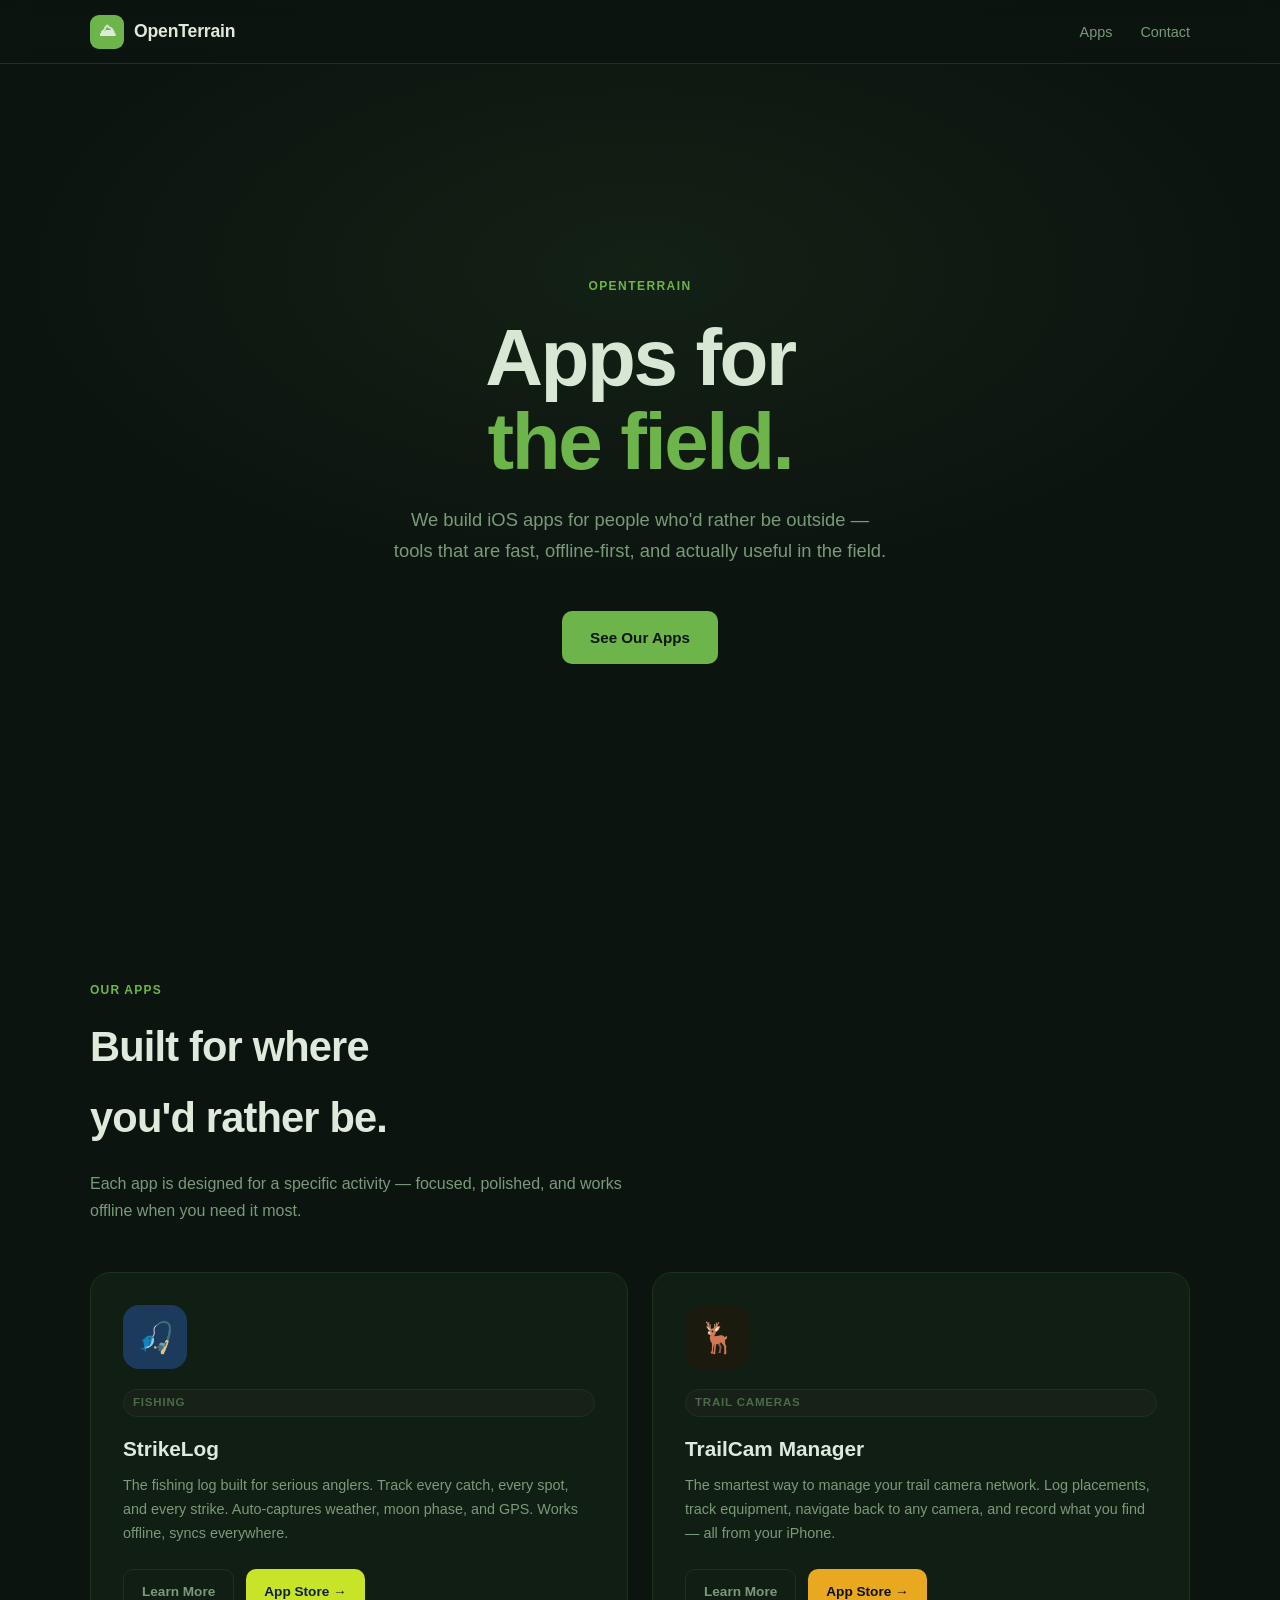
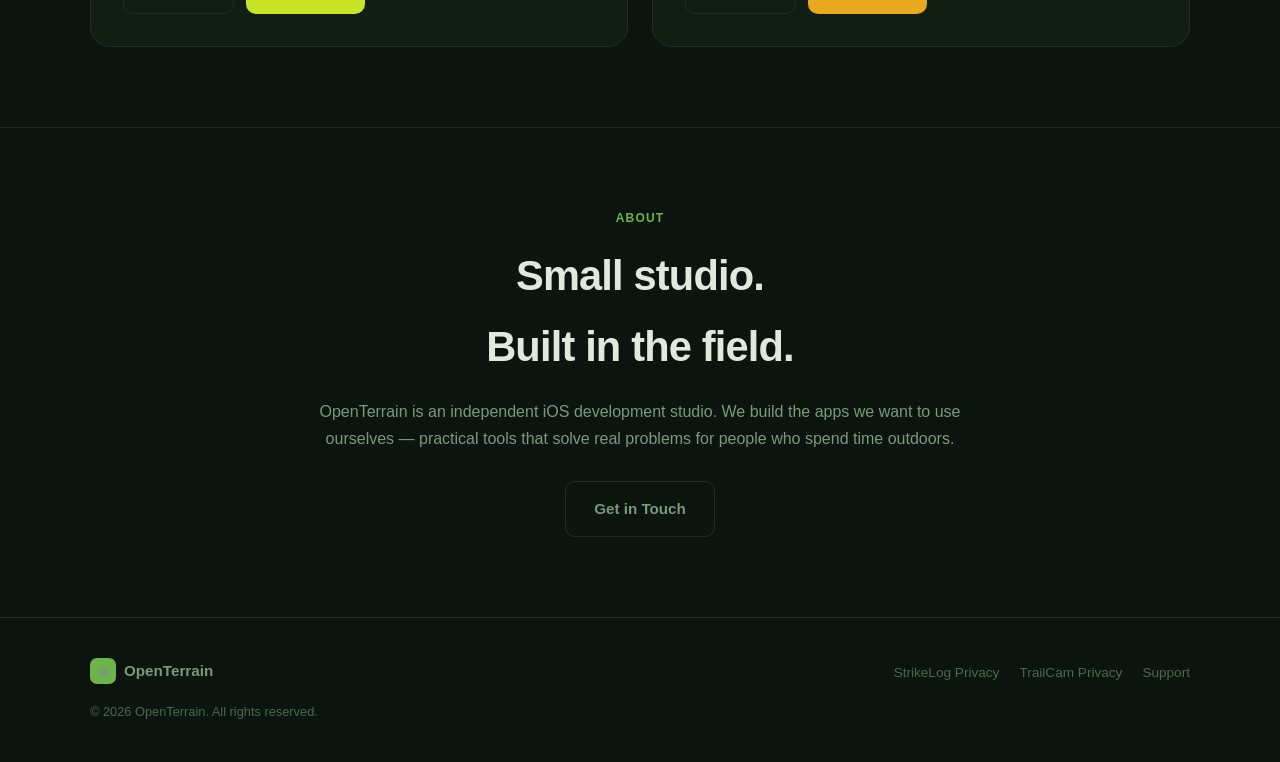
==== index.html @ 37b23b84 "Initial OpenTerrain site — company home, StrikeLog, TrailCam pages" ====
<!DOCTYPE html>
<html lang="en">
<head>
  <meta charset="UTF-8">
  <meta name="viewport" content="width=device-width, initial-scale=1.0">
  <title>OpenTerrain — Apps for the Field</title>
  <meta name="description" content="OpenTerrain builds iOS apps for people who'd rather be outside. Fishing, trail cameras, and more.">
  <link rel="stylesheet" href="css/style.css">
</head>
<body>

<nav class="nav">
  <div class="nav-inner">
    <a href="/" class="nav-logo">
      <div class="nav-logo-icon">⛰</div>
      OpenTerrain
    </a>
    <ul class="nav-links">
      <li><a href="#apps">Apps</a></li>
      <li><a href="mailto:support@openterrain.app">Contact</a></li>
    </ul>
  </div>
</nav>

<!-- HERO -->
<section class="hero">
  <p class="hero-eyebrow">OpenTerrain</p>
  <h1>Apps for<br><span>the field.</span></h1>
  <p class="hero-sub">We build iOS apps for people who'd rather be outside — tools that are fast, offline-first, and actually useful in the field.</p>
  <a href="#apps" class="btn btn-primary">See Our Apps</a>
</section>

<!-- APPS -->
<section class="section" id="apps">
  <div class="container">
    <p class="section-label">Our Apps</p>
    <h2>Built for where<br>you'd rather be.</h2>
    <p class="section-sub">Each app is designed for a specific activity — focused, polished, and works offline when you need it most.</p>

    <div class="apps-grid">

      <!-- StrikeLog -->
      <div class="app-card">
        <div class="app-card-icon" style="background:#1b3a5c;">🎣</div>
        <span class="app-tag">Fishing</span>
        <h3>StrikeLog</h3>
        <p>The fishing log built for serious anglers. Track every catch, every spot, and every strike. Auto-captures weather, moon phase, and GPS. Works offline, syncs everywhere.</p>
        <div class="app-card-links">
          <a href="strikelog/" class="btn btn-ghost" style="font-size:0.85rem; padding:10px 18px;">Learn More</a>
          <a href="https://apps.apple.com/app/strikelog/id0000000000" class="btn btn-primary" style="font-size:0.85rem; padding:10px 18px; background:#c8e429; color:#0f1f30;" target="_blank" rel="noopener">App Store →</a>
        </div>
      </div>

      <!-- TrailCam Manager -->
      <div class="app-card">
        <div class="app-card-icon" style="background:#1a1a0e;">🦌</div>
        <span class="app-tag">Trail Cameras</span>
        <h3>TrailCam Manager</h3>
        <p>The smartest way to manage your trail camera network. Log placements, track equipment, navigate back to any camera, and record what you find — all from your iPhone.</p>
        <div class="app-card-links">
          <a href="trailcam/" class="btn btn-ghost" style="font-size:0.85rem; padding:10px 18px;">Learn More</a>
          <a href="https://apps.apple.com/app/trailcam-manager/id6744702244" class="btn btn-primary" style="font-size:0.85rem; padding:10px 18px; background:#e8a820; color:#0f0f08;" target="_blank" rel="noopener">App Store →</a>
        </div>
      </div>

    </div>
  </div>
</section>

<!-- ABOUT -->
<section class="section" style="border-top: 1px solid var(--border);">
  <div class="container" style="max-width: 660px; text-align: center; margin: 0 auto;">
    <p class="section-label">About</p>
    <h2>Small studio.<br>Built in the field.</h2>
    <p style="color: var(--text-muted); font-size: 1rem; margin-bottom: 28px;">OpenTerrain is an independent iOS development studio. We build the apps we want to use ourselves — practical tools that solve real problems for people who spend time outdoors.</p>
    <a href="mailto:support@openterrain.app" class="btn btn-ghost">Get in Touch</a>
  </div>
</section>

<footer class="footer">
  <div class="footer-inner">
    <div class="footer-logo">
      <div class="footer-logo-icon">⛰</div>
      OpenTerrain
    </div>
    <ul class="footer-links">
      <li><a href="strikelog/privacy.html">StrikeLog Privacy</a></li>
      <li><a href="trailcam/privacy.html">TrailCam Privacy</a></li>
      <li><a href="mailto:support@openterrain.app">Support</a></li>
    </ul>
    <p class="footer-copy">&copy; 2026 OpenTerrain. All rights reserved.</p>
  </div>
</footer>

</body>
</html>
---- css/style.css ----
/* ============================================================
   OpenTerrain — Shared Stylesheet
   ============================================================ */

*, *::before, *::after { box-sizing: border-box; margin: 0; padding: 0; }

:root {
  --green:       #6db54a;
  --green-dim:   #4a8a32;
  --green-glow:  rgba(109, 181, 74, 0.15);
  --bg:          #0c1410;
  --surface:     #111e13;
  --surface2:    #172117;
  --border:      #1e3020;
  --text:        #deeadc;
  --text-muted:  #7a9a7a;
  --text-dim:    #4a6a4a;
  --radius:      14px;
}

body {
  font-family: -apple-system, BlinkMacSystemFont, "Segoe UI", Helvetica, Arial, sans-serif;
  background: var(--bg);
  color: var(--text);
  line-height: 1.7;
  -webkit-font-smoothing: antialiased;
}

a { color: var(--green); text-decoration: none; }
a:hover { opacity: 0.8; }
strong { color: var(--text); font-weight: 600; }

/* ── NAV ─────────────────────────────────────────────────── */
.nav {
  position: fixed;
  top: 0; left: 0; right: 0;
  z-index: 100;
  height: 64px;
  display: flex;
  align-items: center;
  padding: 0 32px;
  background: rgba(12, 20, 16, 0.9);
  backdrop-filter: blur(12px);
  border-bottom: 1px solid var(--border);
}
.nav-inner {
  width: 100%;
  max-width: 1100px;
  margin: 0 auto;
  display: flex;
  align-items: center;
  justify-content: space-between;
}
.nav-logo {
  display: flex;
  align-items: center;
  gap: 10px;
  font-weight: 800;
  font-size: 1.1rem;
  color: var(--text);
  letter-spacing: -0.01em;
}
.nav-logo-icon {
  width: 34px;
  height: 34px;
  background: var(--green);
  border-radius: 9px;
  display: flex;
  align-items: center;
  justify-content: center;
  font-size: 17px;
}
.nav-links {
  display: flex;
  gap: 28px;
  list-style: none;
}
.nav-links a {
  color: var(--text-muted);
  font-size: 0.9rem;
  transition: color 0.2s;
}
.nav-links a:hover { color: var(--text); }

/* ── HERO ─────────────────────────────────────────────────── */
.hero {
  min-height: 100vh;
  display: flex;
  flex-direction: column;
  align-items: center;
  justify-content: center;
  text-align: center;
  padding: 120px 24px 80px;
  position: relative;
  overflow: hidden;
}
.hero::before {
  content: '';
  position: absolute;
  top: 0; left: 0; right: 0; bottom: 0;
  background:
    radial-gradient(ellipse 70% 50% at 50% 30%, rgba(109,181,74,0.08) 0%, transparent 70%);
  pointer-events: none;
}
.hero-eyebrow {
  font-size: 0.75rem;
  font-weight: 700;
  text-transform: uppercase;
  letter-spacing: 0.12em;
  color: var(--green);
  margin-bottom: 20px;
}
.hero h1 {
  font-size: clamp(2.8rem, 7vw, 5rem);
  font-weight: 900;
  line-height: 1.05;
  letter-spacing: -0.03em;
  color: var(--text);
  margin-bottom: 20px;
}
.hero h1 span { color: var(--green); }
.hero-sub {
  font-size: 1.15rem;
  color: var(--text-muted);
  max-width: 500px;
  margin: 0 auto 44px;
}
.btn {
  display: inline-flex;
  align-items: center;
  gap: 8px;
  padding: 14px 28px;
  border-radius: 10px;
  font-weight: 600;
  font-size: 0.95rem;
  transition: opacity 0.2s, transform 0.15s;
  cursor: pointer;
  border: none;
}
.btn:hover { opacity: 0.9; transform: translateY(-1px); }
.btn-primary { background: var(--green); color: #0c1410; }
.btn-ghost {
  background: transparent;
  color: var(--text-muted);
  border: 1px solid var(--border);
}
.btn-ghost:hover { color: var(--text); border-color: var(--text-dim); }

/* ── SECTION ─────────────────────────────────────────────── */
.section { padding: 80px 24px; }
.section-label {
  font-size: 0.75rem;
  font-weight: 700;
  text-transform: uppercase;
  letter-spacing: 0.1em;
  color: var(--green);
  margin-bottom: 12px;
}
.section h2 {
  font-size: clamp(1.8rem, 4vw, 2.6rem);
  font-weight: 800;
  letter-spacing: -0.02em;
  color: var(--text);
  margin-bottom: 16px;
}
.section-sub {
  font-size: 1rem;
  color: var(--text-muted);
  max-width: 560px;
  margin-bottom: 48px;
}
.container { max-width: 1100px; margin: 0 auto; }

/* ── APP CARDS ───────────────────────────────────────────── */
.apps-grid {
  display: grid;
  grid-template-columns: repeat(auto-fit, minmax(300px, 1fr));
  gap: 24px;
}
.app-card {
  background: var(--surface);
  border: 1px solid var(--border);
  border-radius: 20px;
  padding: 32px;
  transition: border-color 0.2s, transform 0.2s;
  display: flex;
  flex-direction: column;
}
.app-card:hover { border-color: var(--green-dim); transform: translateY(-3px); }
.app-card-icon {
  width: 64px;
  height: 64px;
  border-radius: 16px;
  display: flex;
  align-items: center;
  justify-content: center;
  font-size: 30px;
  margin-bottom: 20px;
}
.app-card h3 {
  font-size: 1.3rem;
  font-weight: 800;
  color: var(--text);
  margin-bottom: 8px;
}
.app-card p {
  font-size: 0.9rem;
  color: var(--text-muted);
  line-height: 1.65;
  flex: 1;
  margin-bottom: 24px;
}
.app-card-links {
  display: flex;
  gap: 12px;
  flex-wrap: wrap;
}
.app-tag {
  display: inline-block;
  font-size: 0.72rem;
  font-weight: 600;
  text-transform: uppercase;
  letter-spacing: 0.07em;
  padding: 3px 9px;
  border-radius: 20px;
  background: var(--surface2);
  color: var(--text-dim);
  border: 1px solid var(--border);
  margin-bottom: 14px;
}

/* ── POLICY / SUPPORT PAGE ───────────────────────────────── */
.policy, .support-page {
  max-width: 760px;
  margin: 0 auto;
  padding: 100px 24px 80px;
}
.policy-back, .support-back {
  display: inline-flex;
  align-items: center;
  gap: 6px;
  color: var(--text-muted);
  font-size: 0.875rem;
  margin-bottom: 40px;
  transition: color 0.2s;
}
.policy-back:hover, .support-back:hover { color: var(--green); }
.policy h1, .support-page h1 {
  font-size: 2.2rem;
  font-weight: 800;
  color: var(--text);
  margin-bottom: 8px;
  letter-spacing: -0.02em;
}
.updated {
  font-size: 0.85rem;
  color: var(--text-dim);
  margin-bottom: 56px;
}
.policy h2, .support-page h2 {
  font-size: 0.75rem;
  font-weight: 700;
  color: var(--green);
  text-transform: uppercase;
  letter-spacing: 0.1em;
  margin: 44px 0 14px;
}
.policy p, .support-page p {
  font-size: 0.95rem;
  color: var(--text-muted);
  margin-bottom: 14px;
}
.policy ul, .support-page ul {
  padding-left: 20px;
  margin-bottom: 16px;
}
.policy ul li, .support-page ul li {
  font-size: 0.95rem;
  color: var(--text-muted);
  margin-bottom: 8px;
}
.policy table {
  width: 100%;
  border-collapse: collapse;
  margin-bottom: 16px;
  font-size: 0.9rem;
}
.policy th {
  text-align: left;
  color: var(--text-dim);
  font-size: 0.75rem;
  font-weight: 600;
  text-transform: uppercase;
  letter-spacing: 0.06em;
  padding: 8px 12px;
  border-bottom: 1px solid var(--border);
}
.policy td {
  color: var(--text-muted);
  padding: 10px 12px;
  border-bottom: 1px solid var(--border);
  vertical-align: top;
}
.callout {
  background: var(--surface);
  border: 1px solid var(--border);
  border-left: 3px solid var(--green);
  border-radius: 8px;
  padding: 16px 20px;
  margin: 20px 0;
  font-size: 0.9rem;
  color: var(--text-muted);
  line-height: 1.7;
}

/* ── FOOTER ─────────────────────────────────────────────── */
.footer {
  border-top: 1px solid var(--border);
  padding: 40px 24px;
}
.footer-inner {
  max-width: 1100px;
  margin: 0 auto;
  display: flex;
  align-items: center;
  justify-content: space-between;
  flex-wrap: wrap;
  gap: 16px;
}
.footer-logo {
  display: flex;
  align-items: center;
  gap: 8px;
  font-weight: 700;
  font-size: 0.95rem;
  color: var(--text-muted);
}
.footer-logo-icon {
  width: 26px;
  height: 26px;
  background: var(--green);
  border-radius: 7px;
  display: flex;
  align-items: center;
  justify-content: center;
  font-size: 13px;
}
.footer-links {
  display: flex;
  gap: 20px;
  list-style: none;
}
.footer-links a {
  font-size: 0.85rem;
  color: var(--text-dim);
  transition: color 0.2s;
}
.footer-links a:hover { color: var(--text-muted); }
.footer-copy {
  font-size: 0.8rem;
  color: var(--text-dim);
  width: 100%;
}

/* ── RESPONSIVE ──────────────────────────────────────────── */
@media (max-width: 600px) {
  .nav { padding: 0 20px; }
  .nav-links { display: none; }
  .hero { padding: 100px 20px 60px; }
  .section { padding: 60px 20px; }
  .footer-inner { flex-direction: column; align-items: flex-start; }
}
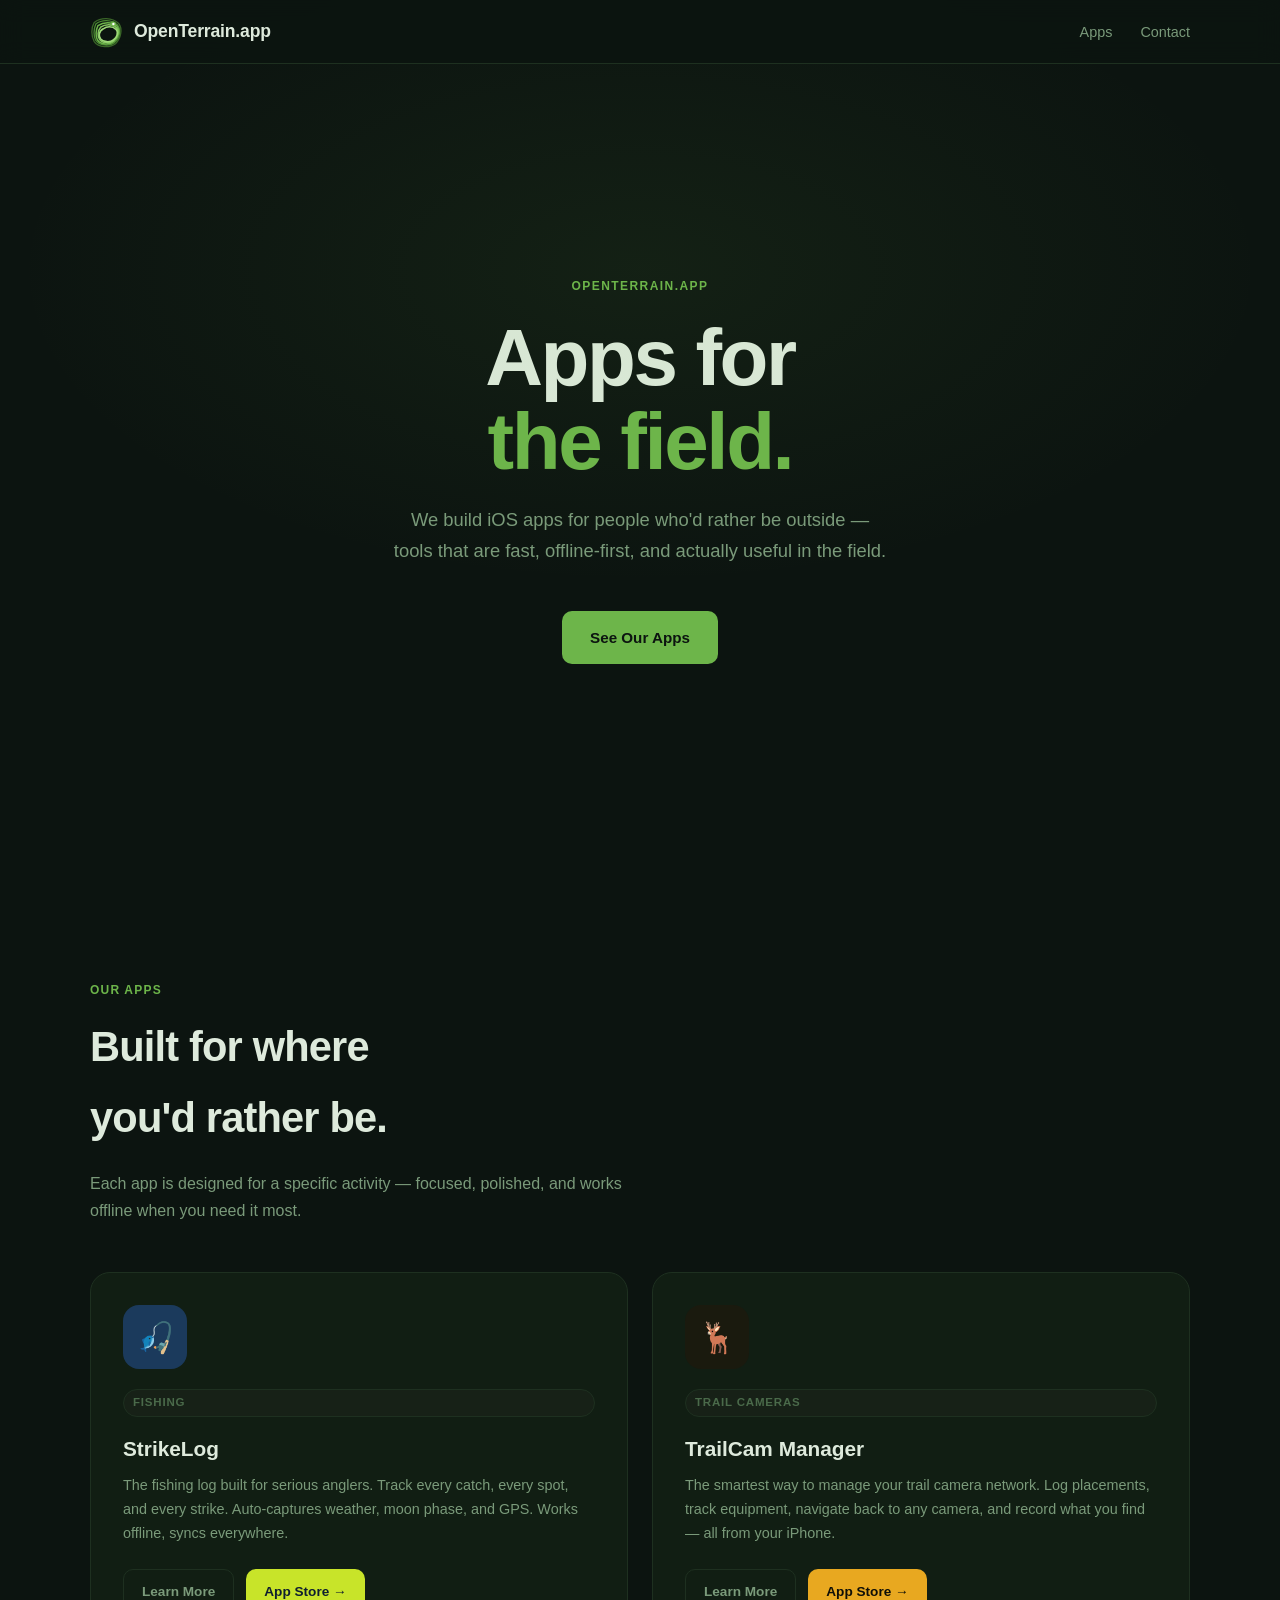
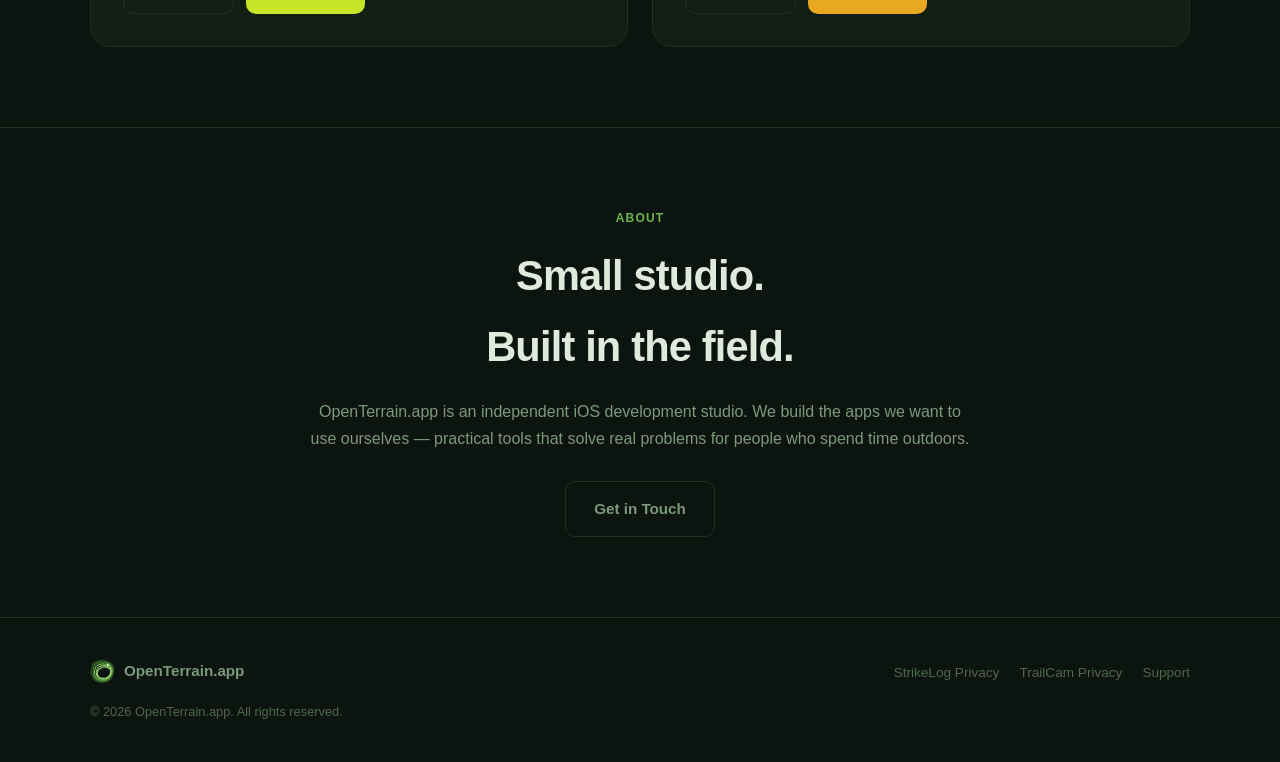
==== commit 035464eb: "Add OpenTerrain.app topo blob logo and rename brand to OpenTerrain.app - Replace ⛰ emoji in nav and " ====
--- a/index.html
+++ b/index.html
@@ -3,8 +3,8 @@
 <head>
   <meta charset="UTF-8">
   <meta name="viewport" content="width=device-width, initial-scale=1.0">
-  <title>OpenTerrain — Apps for the Field</title>
-  <meta name="description" content="OpenTerrain builds iOS apps for people who'd rather be outside. Fishing, trail cameras, and more.">
+  <title>OpenTerrain.app — Apps for the Field</title>
+  <meta name="description" content="OpenTerrain.app builds iOS apps for people who'd rather be outside. Fishing, trail cameras, and more.">
   <link rel="stylesheet" href="css/style.css">
 </head>
 <body>
@@ -12,8 +12,16 @@
 <nav class="nav">
   <div class="nav-inner">
     <a href="/" class="nav-logo">
-      <div class="nav-logo-icon">⛰</div>
-      OpenTerrain
+      <svg width="34" height="34" viewBox="0 0 64 64" xmlns="http://www.w3.org/2000/svg" style="flex-shrink:0" aria-hidden="true">
+        <path d="M 8,14 C 20,4 42,4 54,16 C 62,26 58,44 48,54 C 38,62 16,62 8,50 C 2,40 2,24 8,14 Z" fill="none" stroke="#3a6628" stroke-width="2.5"/>
+        <path d="M 11,17 C 22,8 41,8 52,19 C 59,28 56,43 46,52 C 37,59 17,58 11,48 C 6,40 7,26 11,17 Z" fill="none" stroke="#4a8a32" stroke-width="2.5"/>
+        <path d="M 15,20 C 25,13 41,12 51,21 C 57,29 54,42 45,50 C 37,57 19,56 14,47 C 10,40 11,28 15,20 Z" fill="none" stroke="#6db54a" stroke-width="2.8"/>
+        <path d="M 20,23 C 28,17 42,16 50,24 C 55,31 52,42 44,49 C 37,54 22,53 18,46 C 14,40 14,30 20,23 Z" fill="none" stroke="#85c760" stroke-width="2.8"/>
+        <path d="M 25,26 C 31,21 42,20 49,27 C 54,33 51,42 44,47 C 38,52 24,51 20,45 C 16,40 16,31 25,26 Z" fill="none" stroke="#9dd878" stroke-width="3"/>
+        <circle cx="44" cy="17" r="5" fill="#6db54a"/>
+        <circle cx="44" cy="17" r="2.2" fill="#ffffff"/>
+      </svg>
+      OpenTerrain.app
     </a>
     <ul class="nav-links">
       <li><a href="#apps">Apps</a></li>
@@ -24,7 +32,7 @@
 
 <!-- HERO -->
 <section class="hero">
-  <p class="hero-eyebrow">OpenTerrain</p>
+  <p class="hero-eyebrow">OpenTerrain.app</p>
   <h1>Apps for<br><span>the field.</span></h1>
   <p class="hero-sub">We build iOS apps for people who'd rather be outside — tools that are fast, offline-first, and actually useful in the field.</p>
   <a href="#apps" class="btn btn-primary">See Our Apps</a>
@@ -72,7 +80,7 @@
   <div class="container" style="max-width: 660px; text-align: center; margin: 0 auto;">
     <p class="section-label">About</p>
     <h2>Small studio.<br>Built in the field.</h2>
-    <p style="color: var(--text-muted); font-size: 1rem; margin-bottom: 28px;">OpenTerrain is an independent iOS development studio. We build the apps we want to use ourselves — practical tools that solve real problems for people who spend time outdoors.</p>
+    <p style="color: var(--text-muted); font-size: 1rem; margin-bottom: 28px;">OpenTerrain.app is an independent iOS development studio. We build the apps we want to use ourselves — practical tools that solve real problems for people who spend time outdoors.</p>
     <a href="mailto:support@openterrain.app" class="btn btn-ghost">Get in Touch</a>
   </div>
 </section>
@@ -80,15 +88,23 @@
 <footer class="footer">
   <div class="footer-inner">
     <div class="footer-logo">
-      <div class="footer-logo-icon">⛰</div>
-      OpenTerrain
+      <svg width="26" height="26" viewBox="0 0 64 64" xmlns="http://www.w3.org/2000/svg" style="flex-shrink:0" aria-hidden="true">
+        <path d="M 8,14 C 20,4 42,4 54,16 C 62,26 58,44 48,54 C 38,62 16,62 8,50 C 2,40 2,24 8,14 Z" fill="none" stroke="#3a6628" stroke-width="2.5"/>
+        <path d="M 11,17 C 22,8 41,8 52,19 C 59,28 56,43 46,52 C 37,59 17,58 11,48 C 6,40 7,26 11,17 Z" fill="none" stroke="#4a8a32" stroke-width="2.5"/>
+        <path d="M 15,20 C 25,13 41,12 51,21 C 57,29 54,42 45,50 C 37,57 19,56 14,47 C 10,40 11,28 15,20 Z" fill="none" stroke="#6db54a" stroke-width="2.8"/>
+        <path d="M 20,23 C 28,17 42,16 50,24 C 55,31 52,42 44,49 C 37,54 22,53 18,46 C 14,40 14,30 20,23 Z" fill="none" stroke="#85c760" stroke-width="2.8"/>
+        <path d="M 25,26 C 31,21 42,20 49,27 C 54,33 51,42 44,47 C 38,52 24,51 20,45 C 16,40 16,31 25,26 Z" fill="none" stroke="#9dd878" stroke-width="3"/>
+        <circle cx="44" cy="17" r="5" fill="#6db54a"/>
+        <circle cx="44" cy="17" r="2.2" fill="#ffffff"/>
+      </svg>
+      OpenTerrain.app
     </div>
     <ul class="footer-links">
       <li><a href="strikelog/privacy.html">StrikeLog Privacy</a></li>
       <li><a href="trailcam/privacy.html">TrailCam Privacy</a></li>
       <li><a href="mailto:support@openterrain.app">Support</a></li>
     </ul>
-    <p class="footer-copy">&copy; 2026 OpenTerrain. All rights reserved.</p>
+    <p class="footer-copy">&copy; 2026 OpenTerrain.app. All rights reserved.</p>
   </div>
 </footer>
 
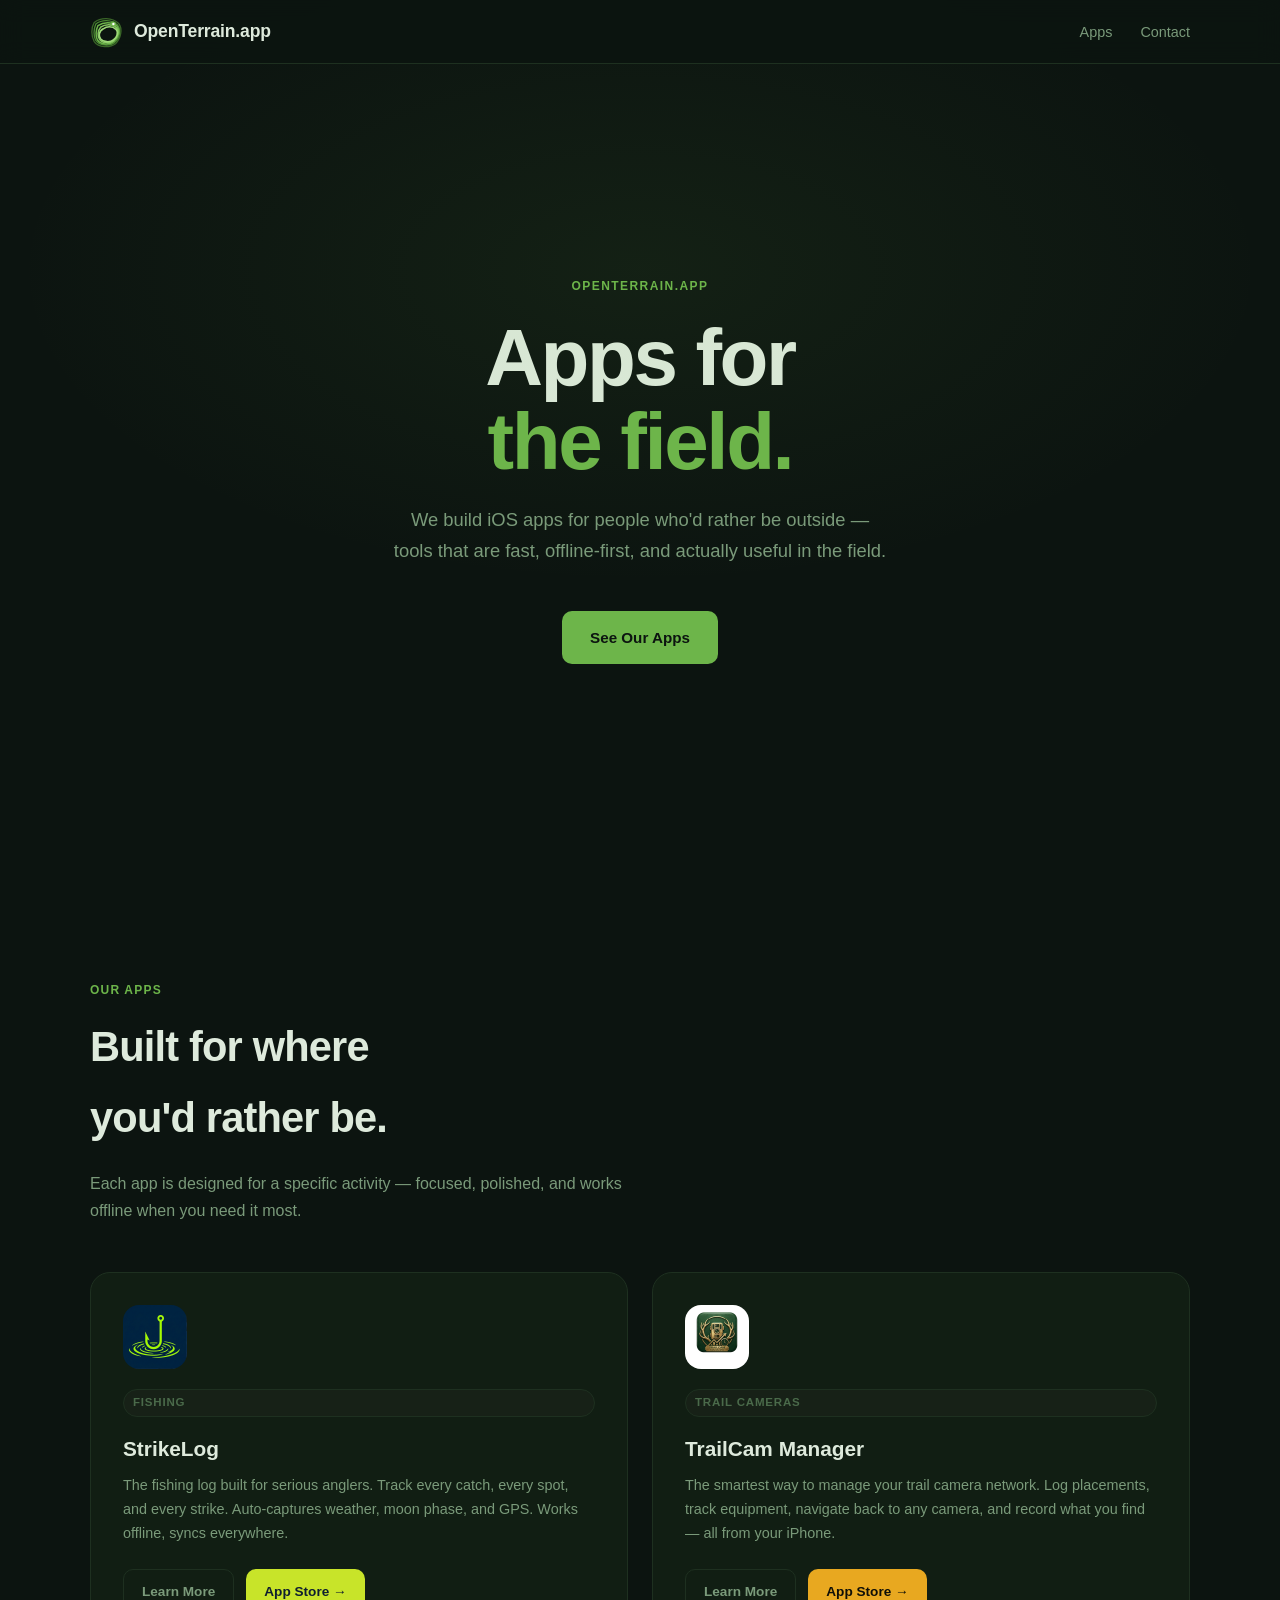
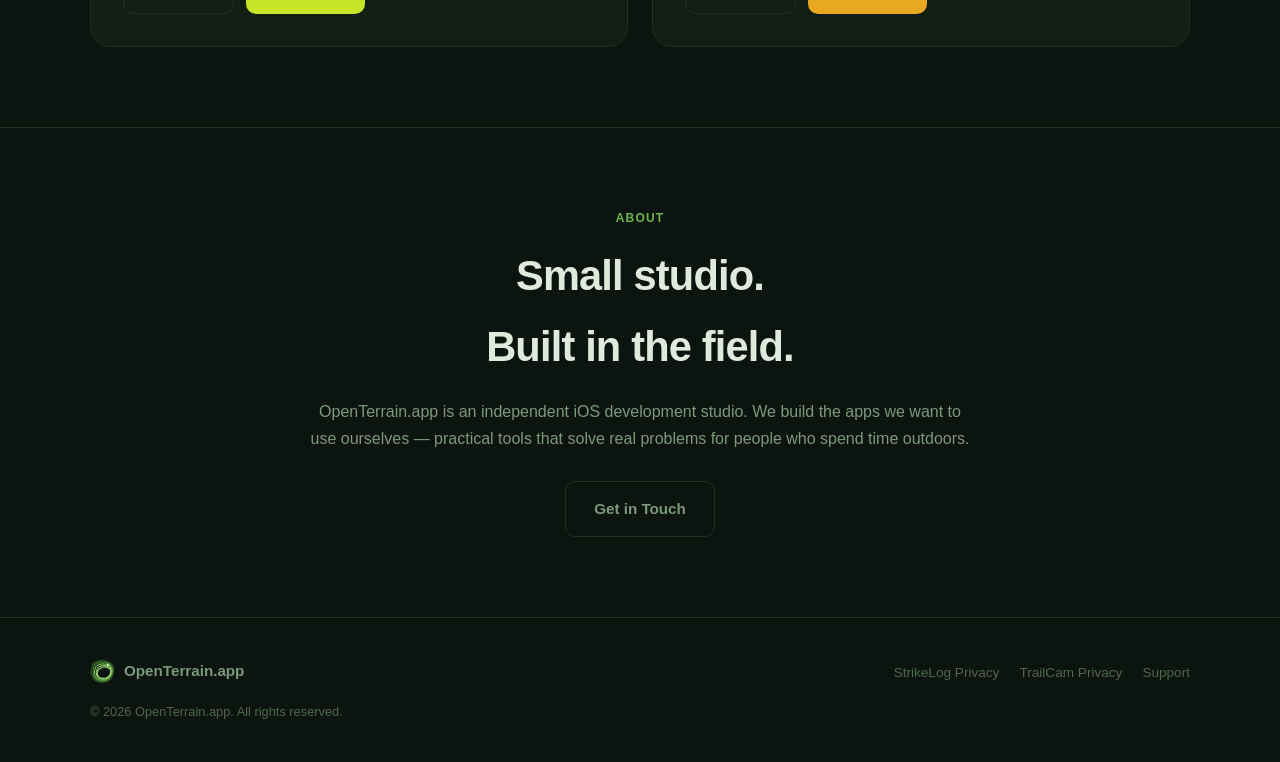
==== commit 4f199eee: "Use real app icons on homepage instead of emoji Replace emoji placeholders with actual 1024px app ic" ====
--- a/index.html
+++ b/index.html
@@ -49,7 +49,7 @@
 
       <!-- StrikeLog -->
       <div class="app-card">
-        <div class="app-card-icon" style="background:#1b3a5c;">🎣</div>
+        <img src="img/strikelog-icon.png" alt="StrikeLog app icon" class="app-card-icon" style="object-fit:cover;">
         <span class="app-tag">Fishing</span>
         <h3>StrikeLog</h3>
         <p>The fishing log built for serious anglers. Track every catch, every spot, and every strike. Auto-captures weather, moon phase, and GPS. Works offline, syncs everywhere.</p>
@@ -61,7 +61,7 @@
 
       <!-- TrailCam Manager -->
       <div class="app-card">
-        <div class="app-card-icon" style="background:#1a1a0e;">🦌</div>
+        <img src="img/trailcam-icon.png" alt="TrailCam Manager app icon" class="app-card-icon" style="object-fit:cover;">
         <span class="app-tag">Trail Cameras</span>
         <h3>TrailCam Manager</h3>
         <p>The smartest way to manage your trail camera network. Log placements, track equipment, navigate back to any camera, and record what you find — all from your iPhone.</p>
--- a/css/style.css
+++ b/css/style.css
@@ -191,10 +191,8 @@
   width: 64px;
   height: 64px;
   border-radius: 16px;
-  display: flex;
-  align-items: center;
-  justify-content: center;
-  font-size: 30px;
+  display: block;
+  object-fit: cover;
   margin-bottom: 20px;
 }
 .app-card h3 {
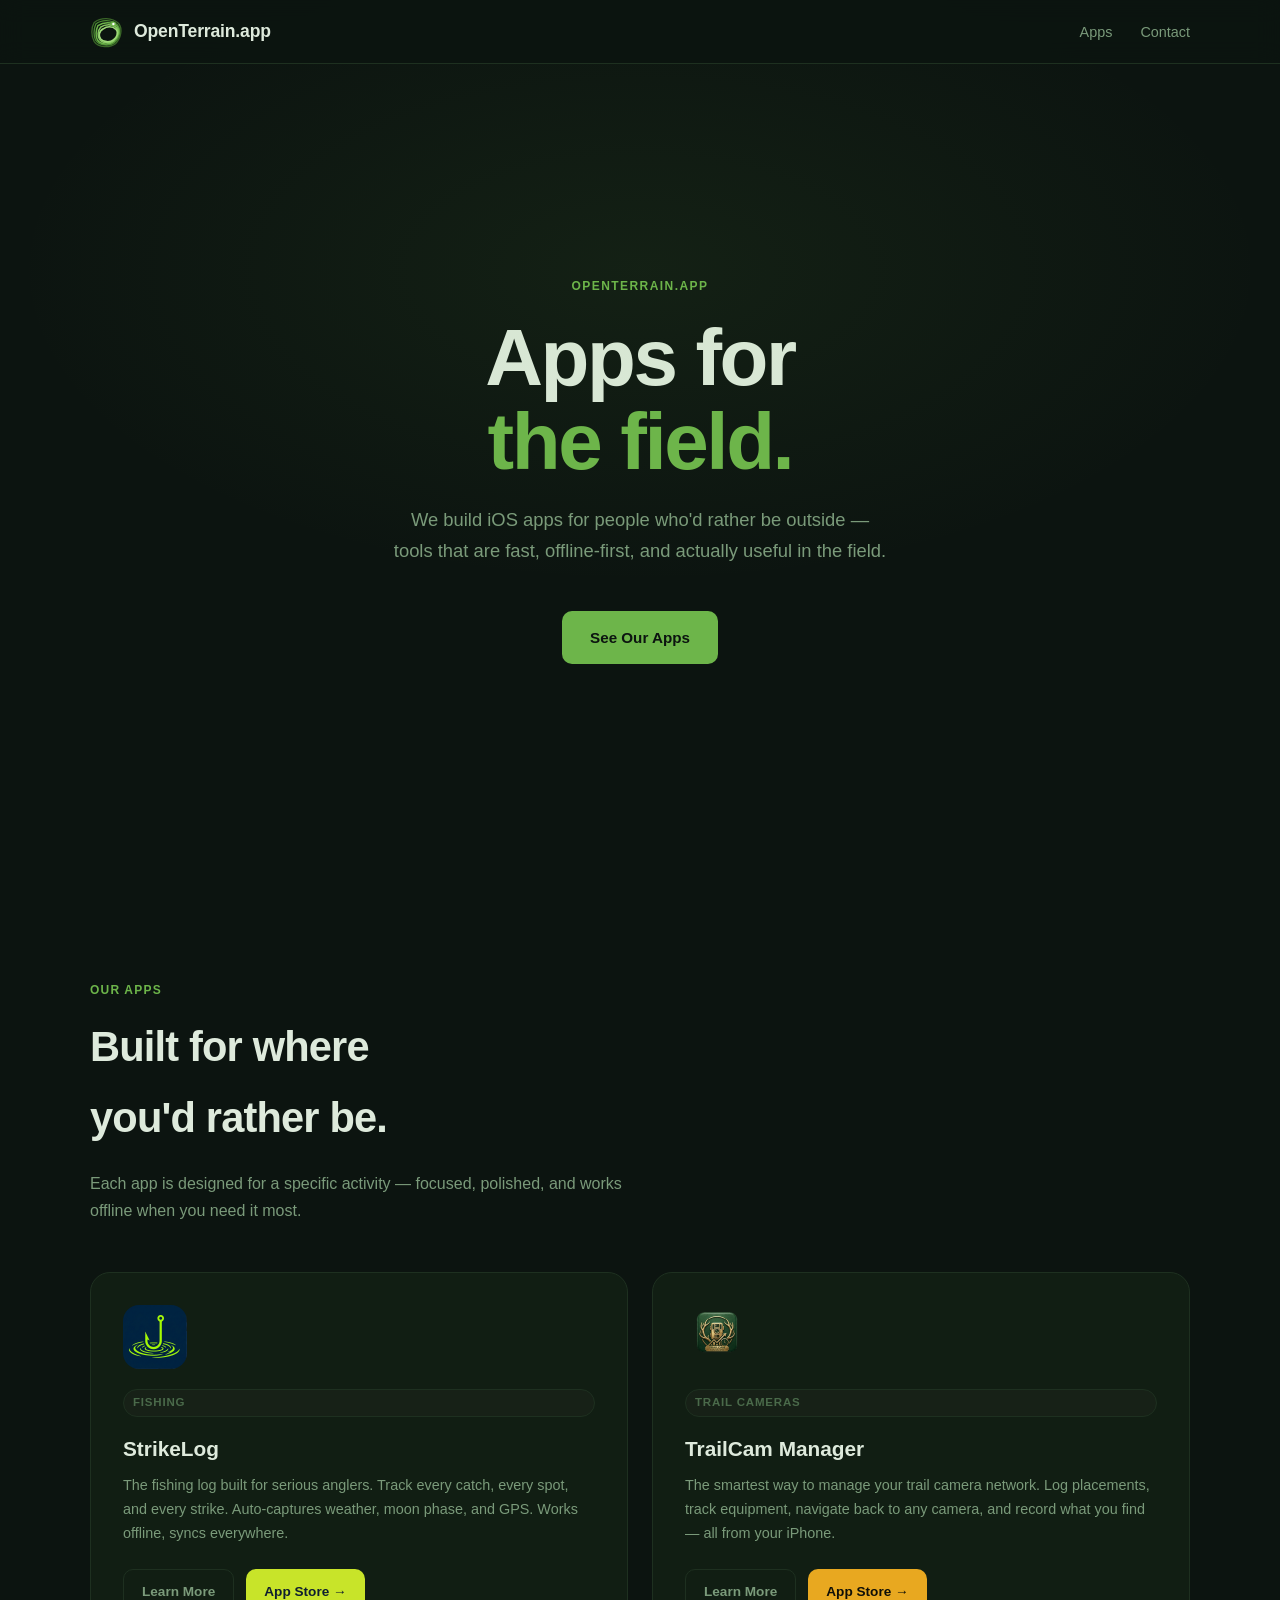
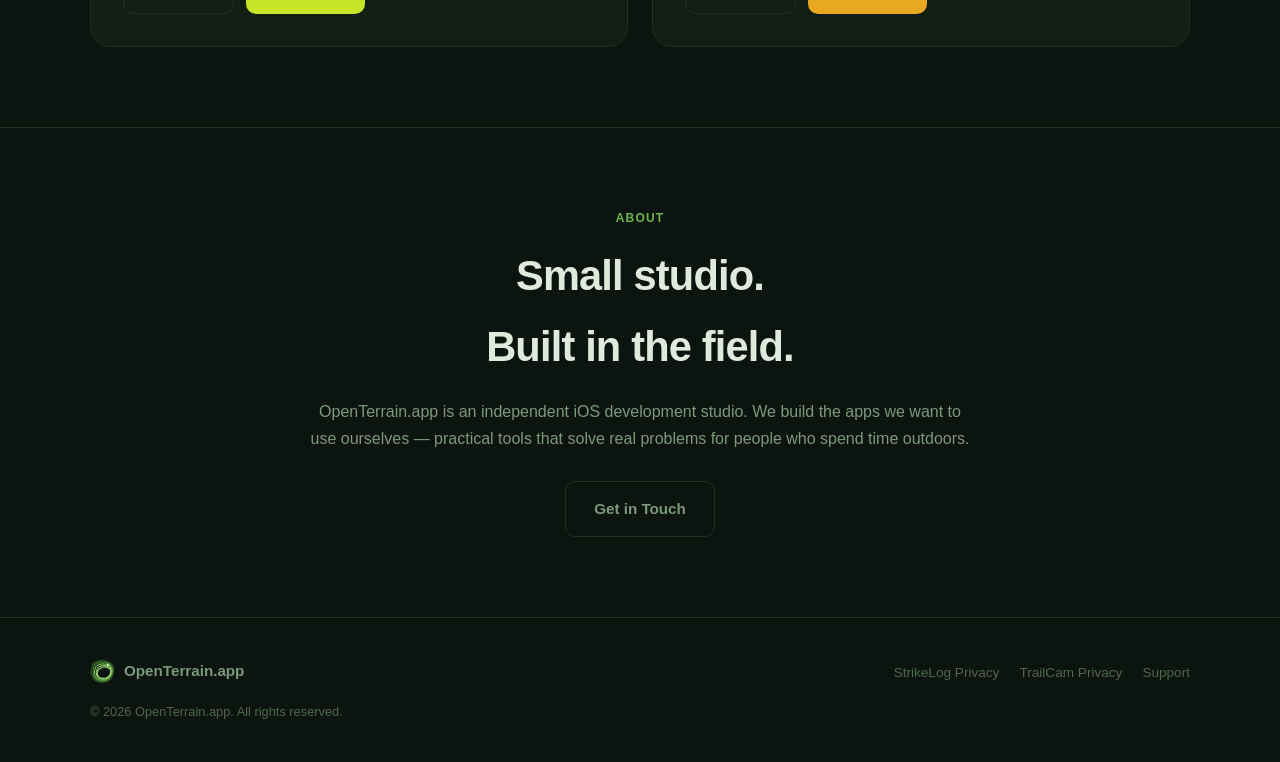
==== commit a77cb9a0: "Add cache-busting version param to app icon URLs Forces browsers to reload updated trailcam and stri" ====
--- a/index.html
+++ b/index.html
@@ -49,7 +49,7 @@
 
       <!-- StrikeLog -->
       <div class="app-card">
-        <img src="img/strikelog-icon.png" alt="StrikeLog app icon" class="app-card-icon" style="object-fit:cover;">
+        <img src="img/strikelog-icon.png?v=2" alt="StrikeLog app icon" class="app-card-icon" style="object-fit:cover;">
         <span class="app-tag">Fishing</span>
         <h3>StrikeLog</h3>
         <p>The fishing log built for serious anglers. Track every catch, every spot, and every strike. Auto-captures weather, moon phase, and GPS. Works offline, syncs everywhere.</p>
@@ -61,7 +61,7 @@
 
       <!-- TrailCam Manager -->
       <div class="app-card">
-        <img src="img/trailcam-icon.png" alt="TrailCam Manager app icon" class="app-card-icon" style="object-fit:cover;">
+        <img src="img/trailcam-icon.png?v=2" alt="TrailCam Manager app icon" class="app-card-icon" style="object-fit:cover;">
         <span class="app-tag">Trail Cameras</span>
         <h3>TrailCam Manager</h3>
         <p>The smartest way to manage your trail camera network. Log placements, track equipment, navigate back to any camera, and record what you find — all from your iPhone.</p>
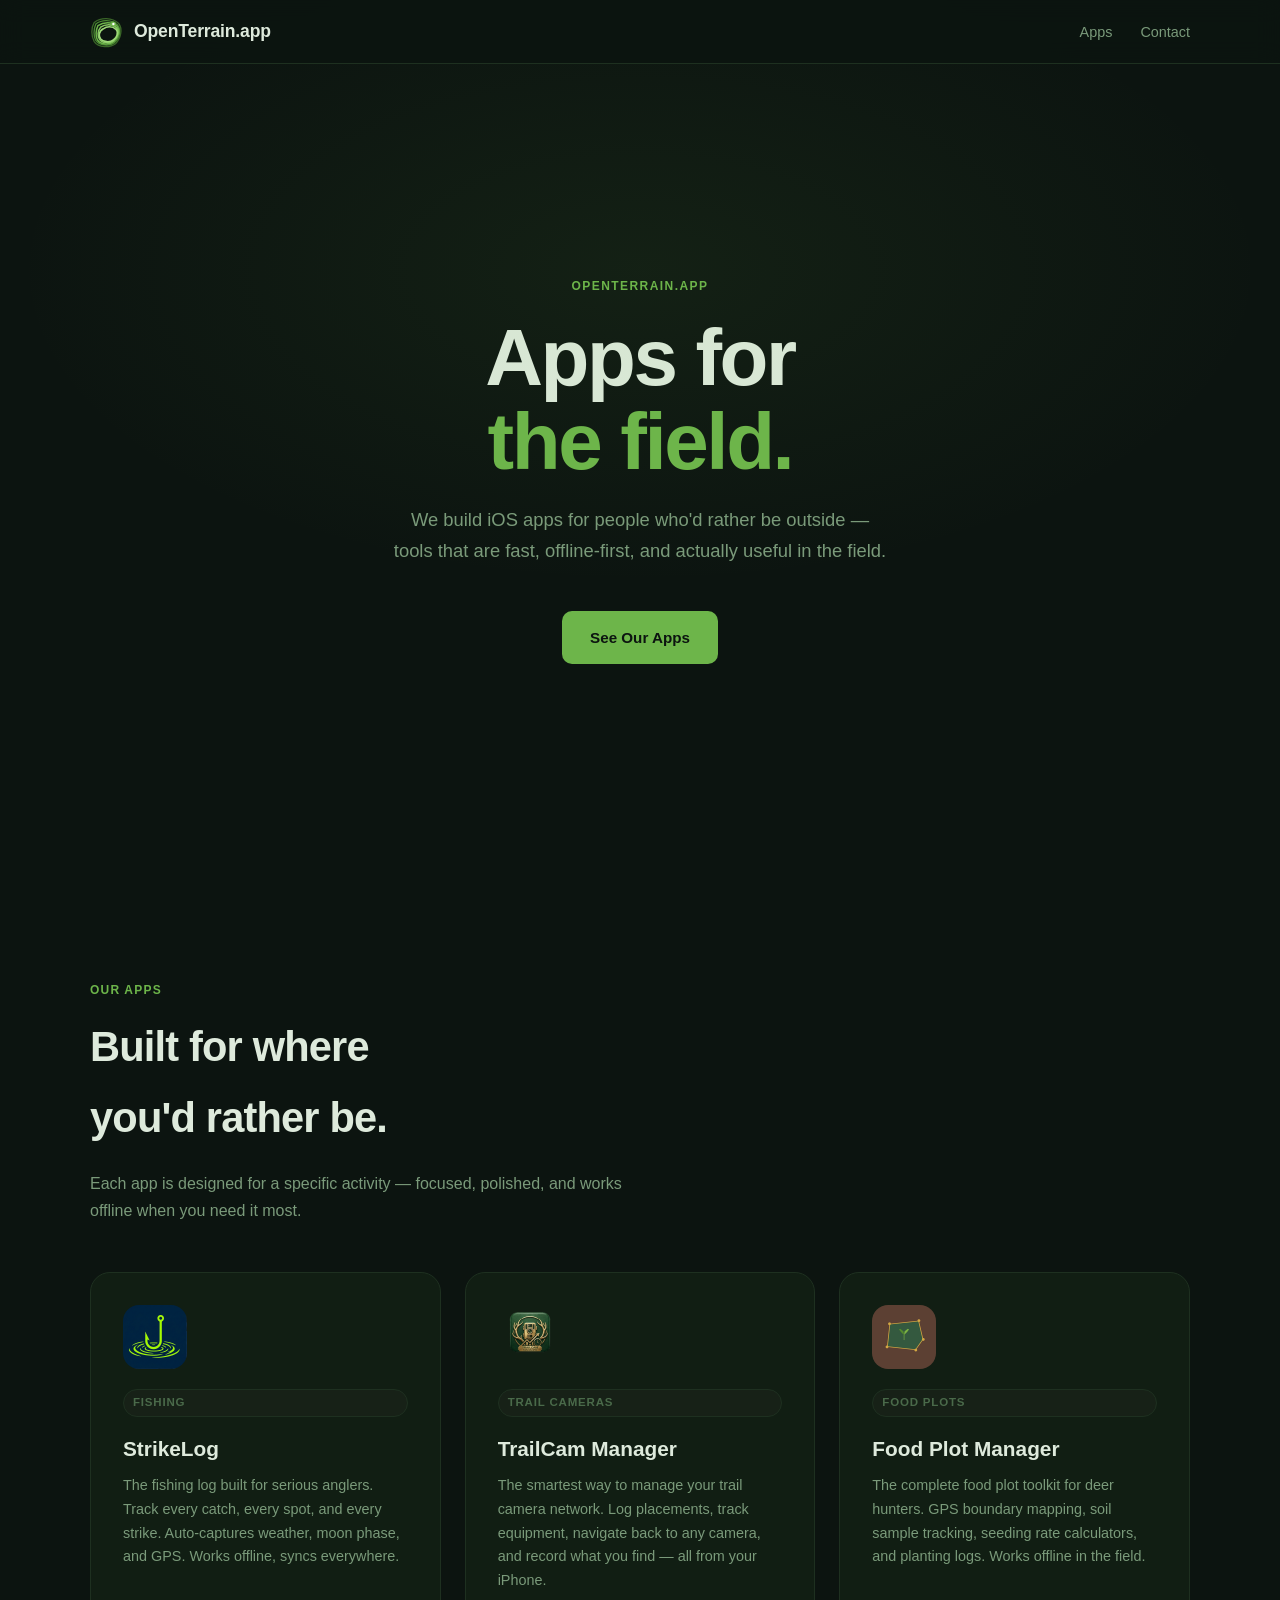
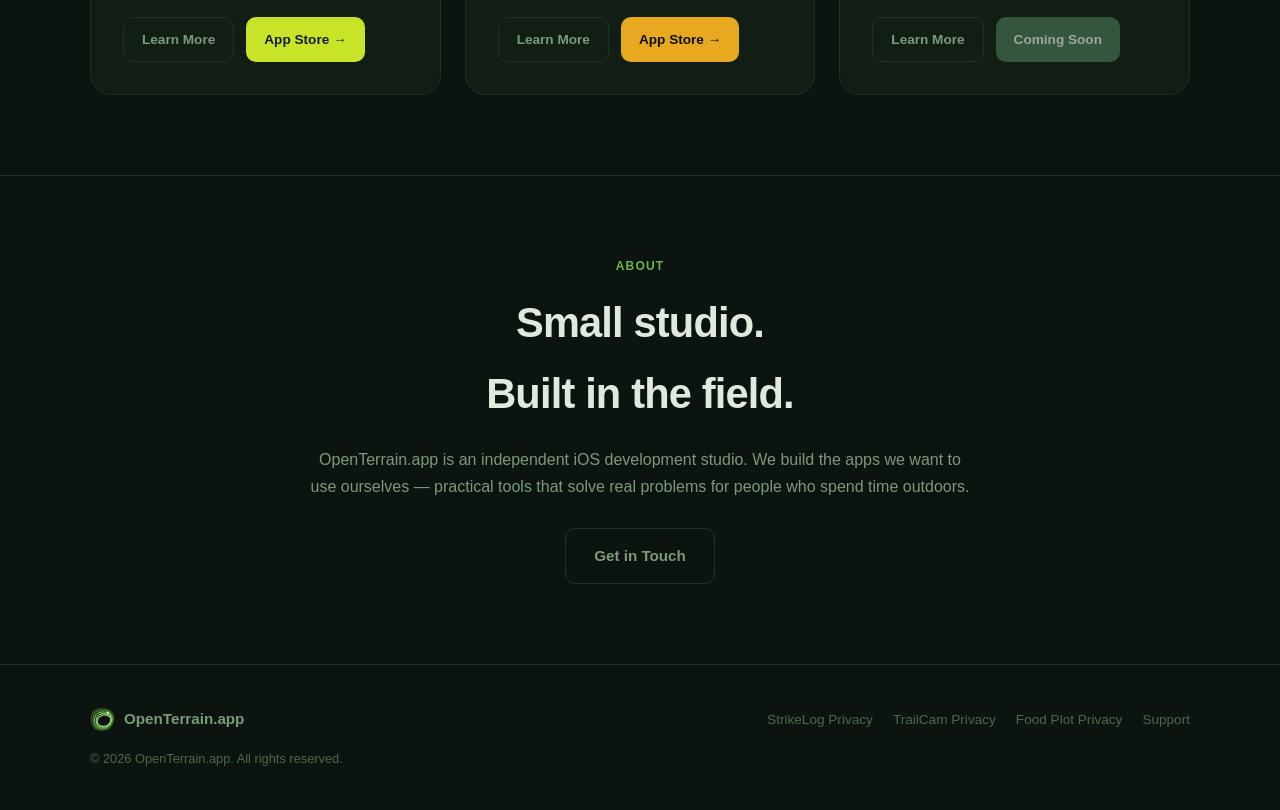
==== commit 72ae2656: "Add Food Plot Manager — product page, privacy policy, support page" ====
--- a/index.html
+++ b/index.html
@@ -55,7 +55,7 @@
         <p>The fishing log built for serious anglers. Track every catch, every spot, and every strike. Auto-captures weather, moon phase, and GPS. Works offline, syncs everywhere.</p>
         <div class="app-card-links">
           <a href="strikelog/" class="btn btn-ghost" style="font-size:0.85rem; padding:10px 18px;">Learn More</a>
-          <a href="https://apps.apple.com/app/strikelog/id0000000000" class="btn btn-primary" style="font-size:0.85rem; padding:10px 18px; background:#c8e429; color:#0f1f30;" target="_blank" rel="noopener">App Store →</a>
+          <a href="https://apps.apple.com/app/strikelog/id6762085599" class="btn btn-primary" style="font-size:0.85rem; padding:10px 18px; background:#c8e429; color:#0f1f30;" target="_blank" rel="noopener">App Store →</a>
         </div>
       </div>
 
@@ -68,6 +68,18 @@
         <div class="app-card-links">
           <a href="trailcam/" class="btn btn-ghost" style="font-size:0.85rem; padding:10px 18px;">Learn More</a>
           <a href="https://apps.apple.com/app/trailcam-manager/id6744702244" class="btn btn-primary" style="font-size:0.85rem; padding:10px 18px; background:#e8a820; color:#0f0f08;" target="_blank" rel="noopener">App Store →</a>
+        </div>
+      </div>
+
+      <!-- Food Plot Manager -->
+      <div class="app-card">
+        <img src="img/foodplot-icon.png" alt="Food Plot Manager app icon" class="app-card-icon" style="object-fit:cover;">
+        <span class="app-tag">Food Plots</span>
+        <h3>Food Plot Manager</h3>
+        <p>The complete food plot toolkit for deer hunters. GPS boundary mapping, soil sample tracking, seeding rate calculators, and planting logs. Works offline in the field.</p>
+        <div class="app-card-links">
+          <a href="foodplotmanager/" class="btn btn-ghost" style="font-size:0.85rem; padding:10px 18px;">Learn More</a>
+          <a href="#" class="btn btn-primary" style="font-size:0.85rem; padding:10px 18px; background:#4A7C59; color:#fff; pointer-events:none; opacity:0.6;">Coming Soon</a>
         </div>
       </div>
 
@@ -102,6 +114,7 @@
     <ul class="footer-links">
       <li><a href="strikelog/privacy.html">StrikeLog Privacy</a></li>
       <li><a href="trailcam/privacy.html">TrailCam Privacy</a></li>
+      <li><a href="foodplotmanager/privacy.html">Food Plot Privacy</a></li>
       <li><a href="mailto:support@openterrain.app">Support</a></li>
     </ul>
     <p class="footer-copy">&copy; 2026 OpenTerrain.app. All rights reserved.</p>
